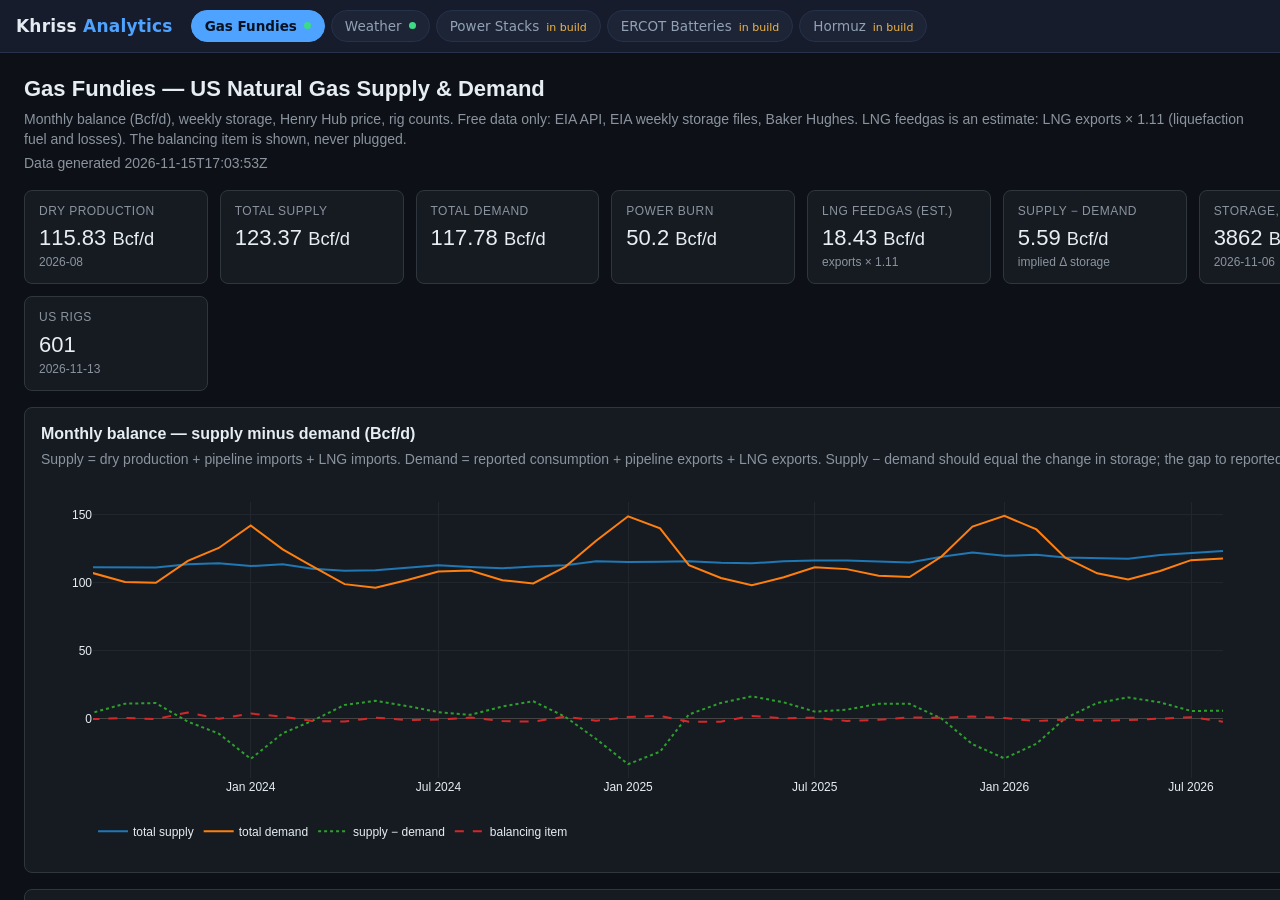
==== index.html @ d8891c8e "Add master dashboard shell (tabbed hub for all project dashboards)" ====
<!DOCTYPE html>
<html lang="en">
<head>
<meta charset="utf-8">
<meta name="viewport" content="width=device-width, initial-scale=1">
<title>Khriss Analytics</title>
<style>
  :root{
    --bg:#0f1420; --panel:#161c2b; --panel2:#1c2436; --text:#e6ebf2;
    --muted:#93a1b5; --accent:#4da3ff; --border:#26314a;
  }
  *{box-sizing:border-box}
  html,body{height:100%}
  body{margin:0;background:var(--bg);color:var(--text);
       font-family:system-ui,-apple-system,"Segoe UI",Roboto,Helvetica,Arial,sans-serif;
       display:flex;flex-direction:column}
  header{display:flex;align-items:center;gap:18px;padding:10px 16px;
         background:var(--panel);border-bottom:1px solid var(--border);flex:0 0 auto}
  .brand{font-size:17px;font-weight:650;letter-spacing:.2px;white-space:nowrap}
  .brand span{color:var(--accent)}
  nav{display:flex;gap:6px;flex-wrap:wrap}
  nav button{appearance:none;border:1px solid var(--border);background:var(--panel2);
             color:var(--muted);padding:7px 13px;border-radius:999px;cursor:pointer;
             font-size:13.5px;font-family:inherit}
  nav button:hover{color:var(--text);border-color:var(--accent)}
  nav button.active{background:var(--accent);border-color:var(--accent);color:#081120;font-weight:600}
  nav button .dot{display:inline-block;width:7px;height:7px;border-radius:50%;
                  background:#3ddc84;margin-left:7px;vertical-align:2px}
  nav button .soon{color:#f2b544;font-size:11px;margin-left:7px}
  main{flex:1 1 auto;position:relative}
  iframe{position:absolute;inset:0;width:100%;height:100%;border:0;background:#fff}
  .pending{position:absolute;inset:0;display:none;align-items:center;justify-content:center;padding:24px}
  .card{background:var(--panel);border:1px solid var(--border);border-radius:12px;
        max-width:560px;padding:26px 28px}
  .card h2{margin:0 0 8px;font-size:19px}
  .card p{margin:0;color:var(--muted);line-height:1.55;font-size:14.5px}
  .card .tag{display:inline-block;margin-top:14px;padding:4px 10px;border-radius:999px;
             border:1px solid var(--border);color:#f2b544;font-size:12px}
</style>
</head>
<body>
<header>
  <div class="brand">Khriss <span>Analytics</span></div>
  <nav id="tabs"></nav>
</header>
<main>
  <iframe id="frame" title="dashboard"></iframe>
  <div class="pending" id="pending"><div class="card">
    <h2 id="pTitle"></h2><p id="pBody"></p><span class="tag">Dashboard in build</span>
  </div></div>
</main>
<script>
  var TABS = [
    {id:"gas",     label:"Gas Fundies",     url:"gas-fundies/dashboard/",      live:true},
    {id:"weather", label:"Weather",         url:"weather-analysis/dashboard/", live:true},
    {id:"stacks",  label:"Power Stacks",    url:"stack-analysis/dashboard/",   live:false,
     body:"Capacity stacks for ten US regions (PJM, MISO, ERCOT, CAISO, ISO-NE, NYISO, SPP, SERC, MIDC, DSW) with v1/v2/v3 evolution — v3 restates solar and wind using measured EIA-860M realization and slip rates — plus the renewables-lag measurement panels. In build in the Power NBR workstream."},
    {id:"ercot",   label:"ERCOT Batteries", url:"ercot-battery/dashboard/",    live:false,
     body:"ERCOT battery dispatch and SCED offer analysis, split hard at the RTC+B regime change (Dec 5, 2025). V1 will show the SPP price panel, event days, and the data-coverage map including the known gaps. In build in the battery workstream."},
    {id:"hormuz",  label:"Hormuz",          url:"hormuz-tracker/dashboard/",   live:false,
     body:"Ship-level Strait of Hormuz transits: IMF PortWatch history (trailing 12 months headline, 2025 baseline), a labelled modelled crude/products/LNG split, and the live AIS forward collector running since Nov 15, 2026. In build in the Hormuz workstream."}
  ];
  var nav = document.getElementById("tabs");
  var frame = document.getElementById("frame");
  var pending = document.getElementById("pending");
  function select(tab){
    Array.prototype.forEach.call(nav.children, function(b){
      b.classList.toggle("active", b.dataset.id === tab.id);
    });
    if(tab.live){
      pending.style.display = "none";
      frame.style.display = "block";
      if(frame.getAttribute("src") !== tab.url) frame.setAttribute("src", tab.url);
    } else {
      frame.style.display = "none";
      document.getElementById("pTitle").textContent = tab.label;
      document.getElementById("pBody").textContent = tab.body;
      pending.style.display = "flex";
    }
    if(history.replaceState) history.replaceState(null, "", "#" + tab.id);
  }
  TABS.forEach(function(tab){
    var b = document.createElement("button");
    b.dataset.id = tab.id;
    b.innerHTML = tab.label + (tab.live ? '<span class="dot"></span>' : '<span class="soon">in build</span>');
    b.addEventListener("click", function(){ select(tab); });
    nav.appendChild(b);
  });
  var start = TABS[0];
  if(location.hash){
    var h = location.hash.slice(1);
    TABS.forEach(function(t){ if(t.id === h) start = t; });
  }
  select(start);
</script>
</body>
</html>
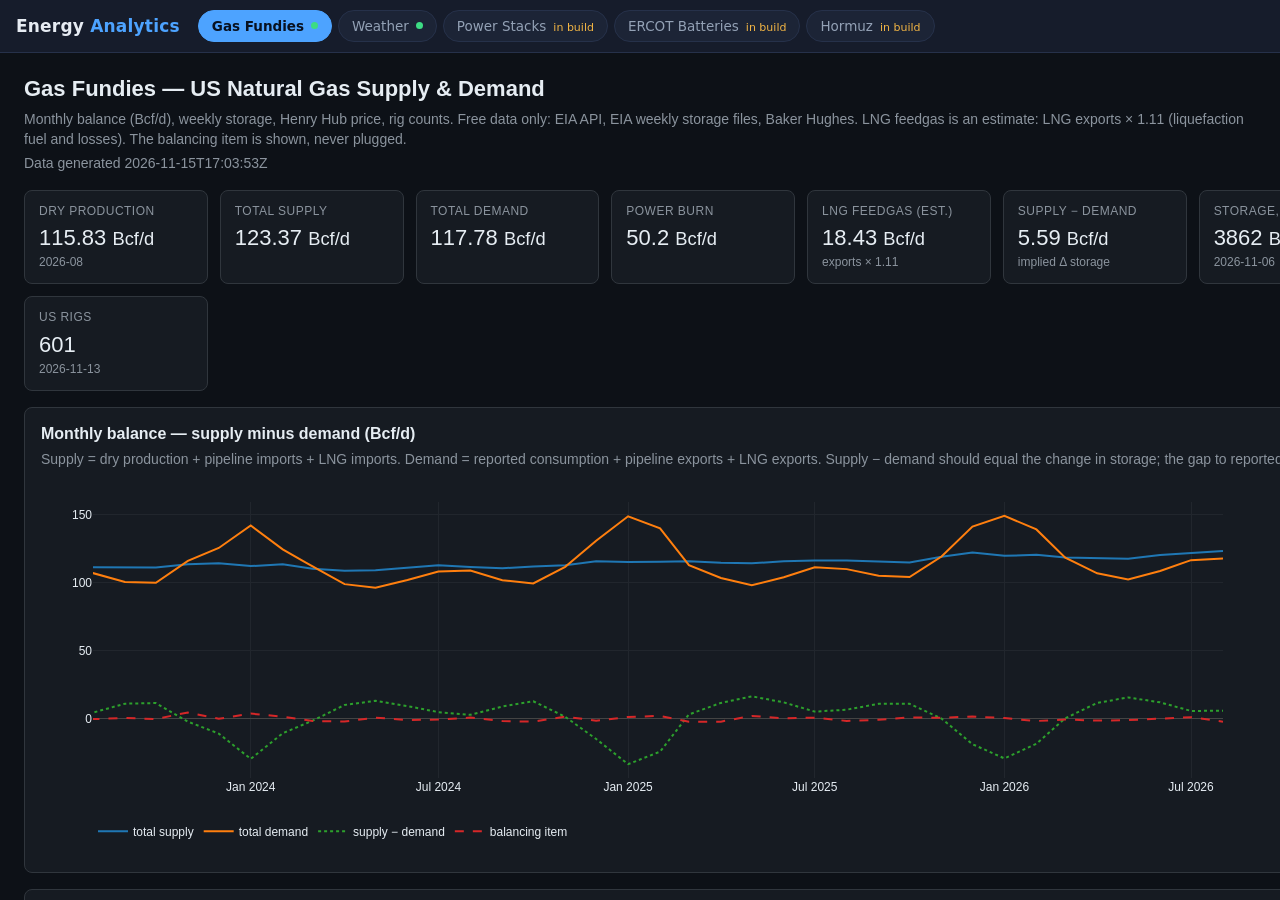
==== commit ff3d7041: "Rename master dashboard to Energy Analytics" ====
--- a/index.html
+++ b/index.html
@@ -3,7 +3,7 @@
 <head>
 <meta charset="utf-8">
 <meta name="viewport" content="width=device-width, initial-scale=1">
-<title>Khriss Analytics</title>
+<title>Energy Analytics</title>
 <style>
   :root{
     --bg:#0f1420; --panel:#161c2b; --panel2:#1c2436; --text:#e6ebf2;
@@ -40,7 +40,7 @@
 </head>
 <body>
 <header>
-  <div class="brand">Khriss <span>Analytics</span></div>
+  <div class="brand">Energy <span>Analytics</span></div>
   <nav id="tabs"></nav>
 </header>
 <main>
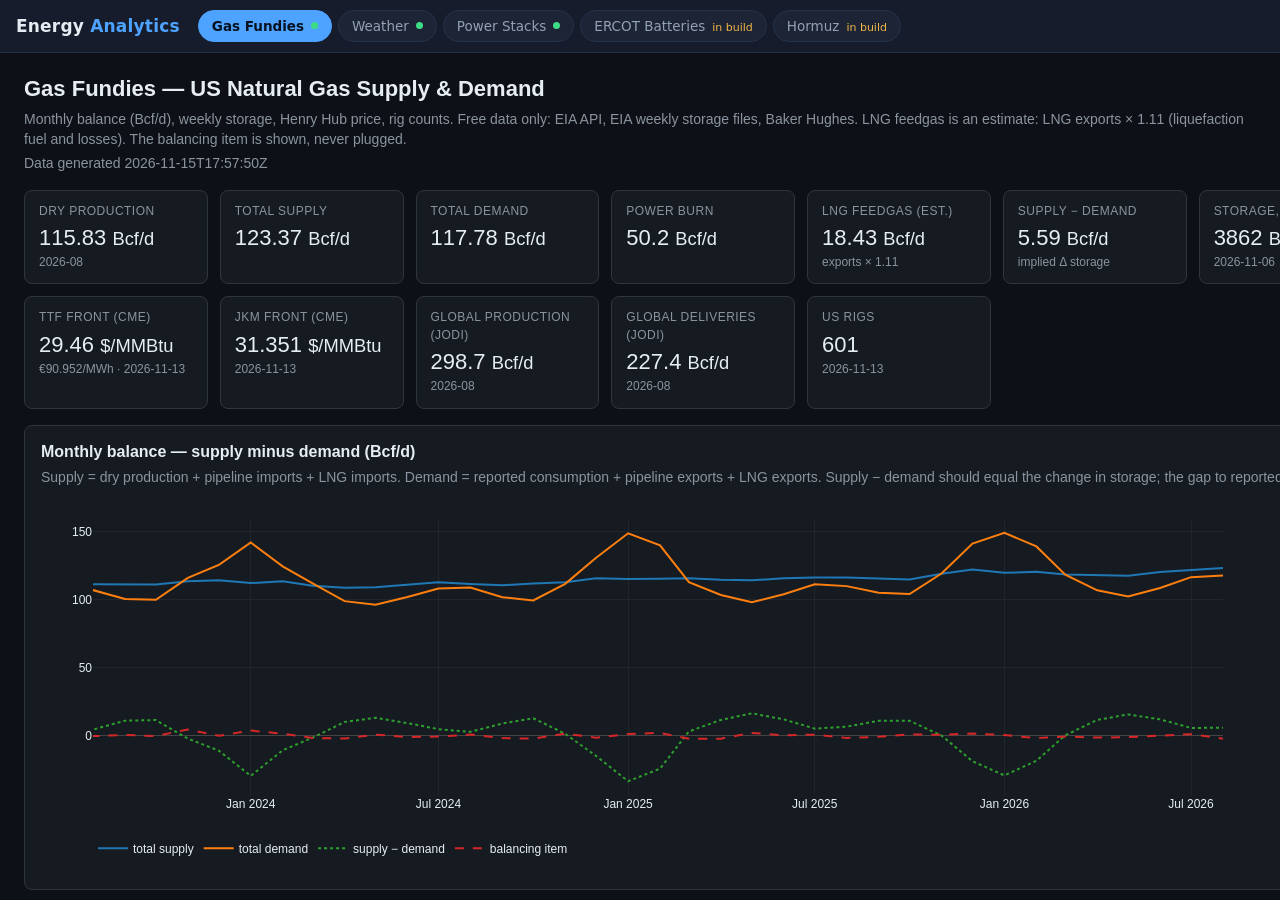
==== commit dd00d8a6: "Master shell: Power Stacks tab live" ====
--- a/index.html
+++ b/index.html
@@ -53,8 +53,8 @@
   var TABS = [
     {id:"gas",     label:"Gas Fundies",     url:"gas-fundies/dashboard/",      live:true},
     {id:"weather", label:"Weather",         url:"weather-analysis/dashboard/", live:true},
-    {id:"stacks",  label:"Power Stacks",    url:"stack-analysis/dashboard/",   live:false,
-     body:"Capacity stacks for ten US regions (PJM, MISO, ERCOT, CAISO, ISO-NE, NYISO, SPP, SERC, MIDC, DSW) with v1/v2/v3 evolution — v3 restates solar and wind using measured EIA-860M realization and slip rates — plus the renewables-lag measurement panels. In build in the Power NBR workstream."},
+    {id:"stacks",  label:"Power Stacks",    url:"stack-analysis/dashboard/",   live:true,
+     body:"Capacity stacks for ten US regions (PJM, MISO, ERCOT, CAISO, ISO-NE, NYISO, SPP, SERC, MIDC, DSW) with v1/v2/v3 evolution — v3 restates solar and wind using measured EIA-860M realization and slip rates — plus the renewables-lag measurement panels."},
     {id:"ercot",   label:"ERCOT Batteries", url:"ercot-battery/dashboard/",    live:false,
      body:"ERCOT battery dispatch and SCED offer analysis, split hard at the RTC+B regime change (Dec 5, 2025). V1 will show the SPP price panel, event days, and the data-coverage map including the known gaps. In build in the battery workstream."},
     {id:"hormuz",  label:"Hormuz",          url:"hormuz-tracker/dashboard/",   live:false,
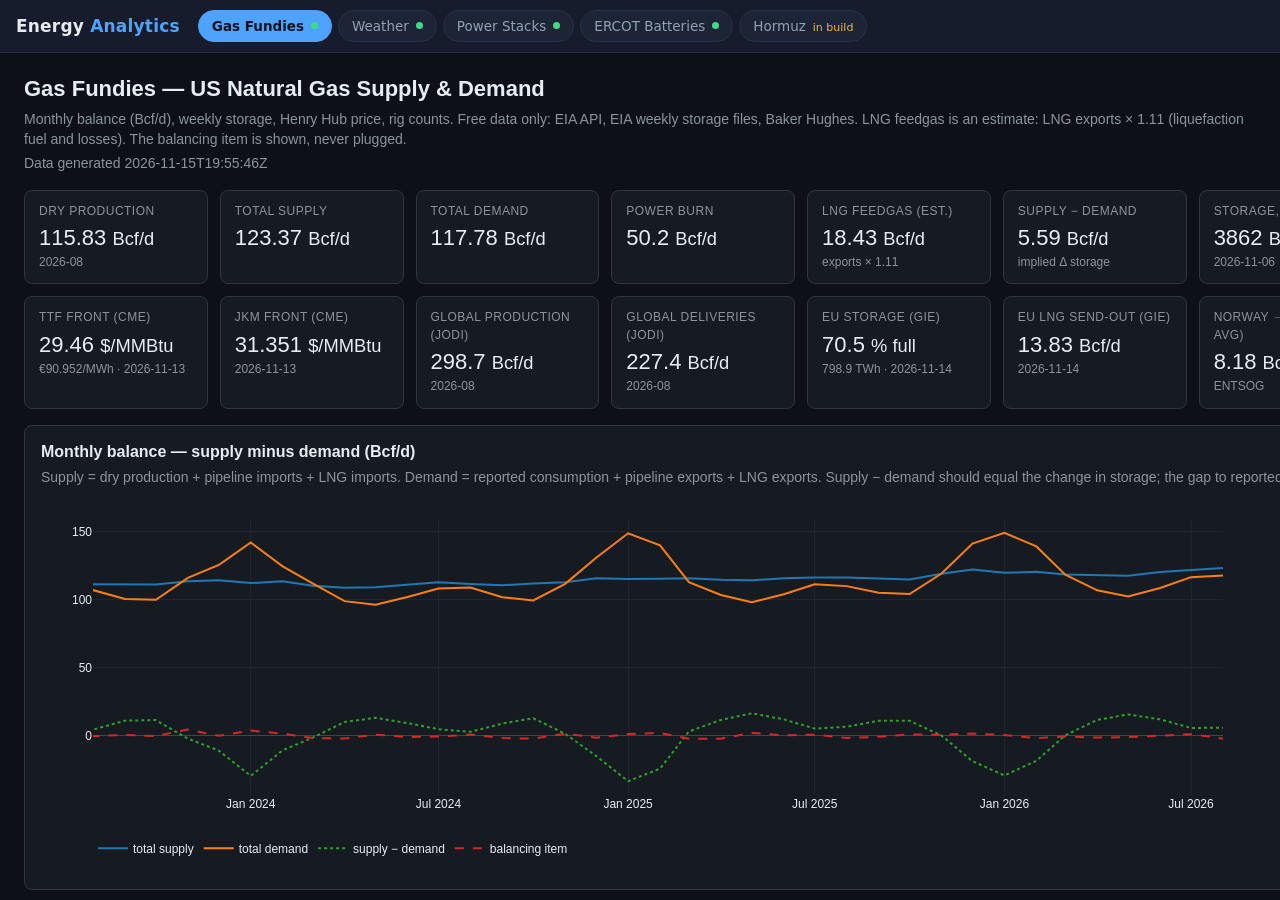
==== commit 8a954b97: "Flip ERCOT Batteries tab live in Energy Analytics master dashboard" ====
--- a/index.html
+++ b/index.html
@@ -55,8 +55,8 @@
     {id:"weather", label:"Weather",         url:"weather-analysis/dashboard/", live:true},
     {id:"stacks",  label:"Power Stacks",    url:"stack-analysis/dashboard/",   live:true,
      body:"Capacity stacks for ten US regions (PJM, MISO, ERCOT, CAISO, ISO-NE, NYISO, SPP, SERC, MIDC, DSW) with v1/v2/v3 evolution — v3 restates solar and wind using measured EIA-860M realization and slip rates — plus the renewables-lag measurement panels."},
-    {id:"ercot",   label:"ERCOT Batteries", url:"ercot-battery/dashboard/",    live:false,
-     body:"ERCOT battery dispatch and SCED offer analysis, split hard at the RTC+B regime change (Dec 5, 2025). V1 will show the SPP price panel, event days, and the data-coverage map including the known gaps. In build in the battery workstream."},
+    {id:"ercot",   label:"ERCOT Batteries", url:"ercot-battery/dashboard/",    live:true,
+     body:"ERCOT battery dispatch and SCED offer analysis, split hard at the RTC+B regime change (Dec 5, 2025). V1: SPP price panel, event days by family, and the data-coverage map including the known gaps."},
     {id:"hormuz",  label:"Hormuz",          url:"hormuz-tracker/dashboard/",   live:false,
      body:"Ship-level Strait of Hormuz transits: IMF PortWatch history (trailing 12 months headline, 2025 baseline), a labelled modelled crude/products/LNG split, and the live AIS forward collector running since Nov 15, 2026. In build in the Hormuz workstream."}
   ];
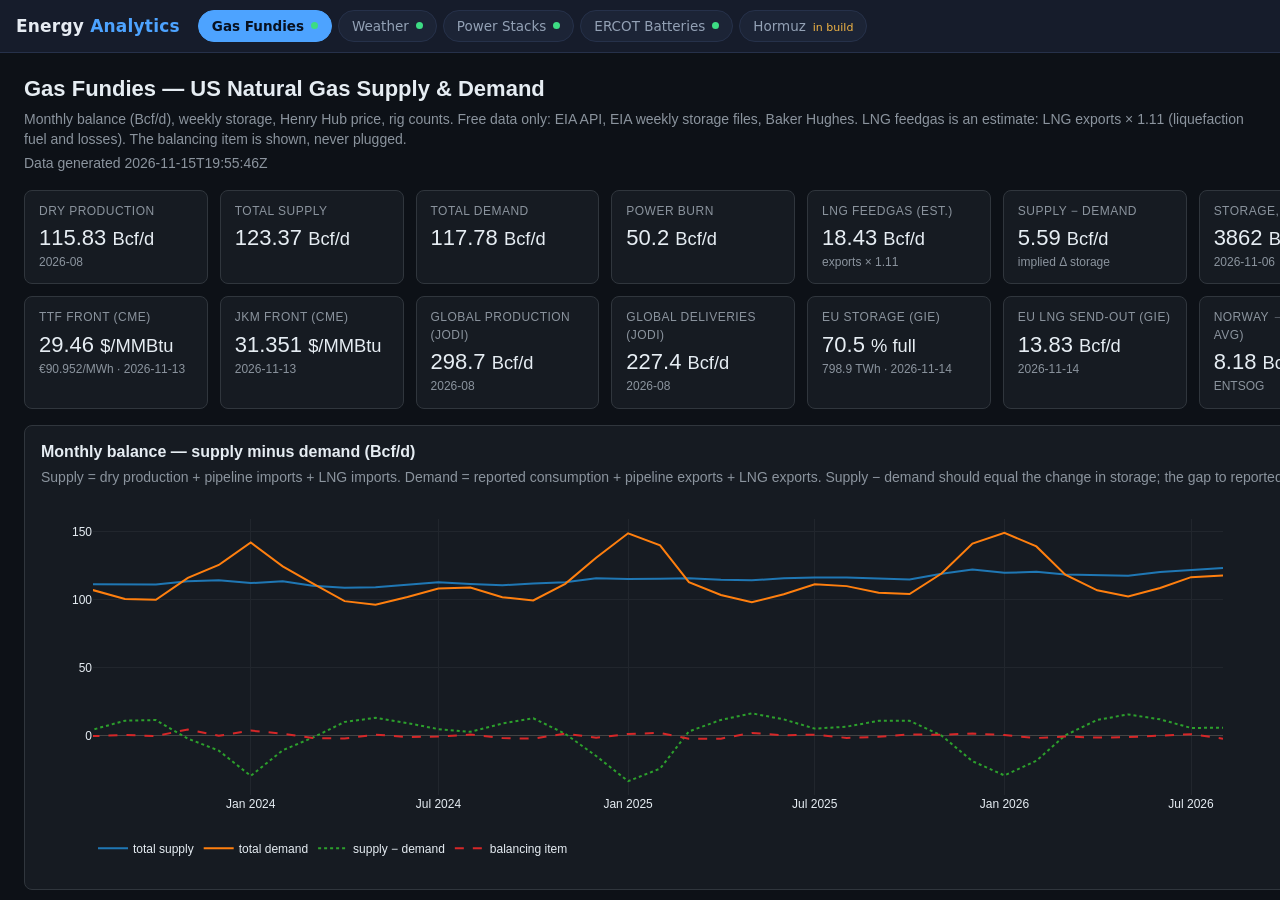
==== commit f37d16e4: "Master shell: ERCOT tab blurb — settlement price panel, not SPP" ====
--- a/index.html
+++ b/index.html
@@ -56,7 +56,7 @@
     {id:"stacks",  label:"Power Stacks",    url:"stack-analysis/dashboard/",   live:true,
      body:"Capacity stacks for ten US regions (PJM, MISO, ERCOT, CAISO, ISO-NE, NYISO, SPP, SERC, MIDC, DSW) with v1/v2/v3 evolution — v3 restates solar and wind using measured EIA-860M realization and slip rates — plus the renewables-lag measurement panels."},
     {id:"ercot",   label:"ERCOT Batteries", url:"ercot-battery/dashboard/",    live:true,
-     body:"ERCOT battery dispatch and SCED offer analysis, split hard at the RTC+B regime change (Dec 5, 2025). V1: SPP price panel, event days by family, and the data-coverage map including the known gaps."},
+     body:"ERCOT battery dispatch and SCED offer analysis, split hard at the RTC+B regime change (Dec 5, 2025). V1: settlement price panel, event days by family, and the data-coverage map including the known gaps."},
     {id:"hormuz",  label:"Hormuz",          url:"hormuz-tracker/dashboard/",   live:false,
      body:"Ship-level Strait of Hormuz transits: IMF PortWatch history (trailing 12 months headline, 2025 baseline), a labelled modelled crude/products/LNG split, and the live AIS forward collector running since Nov 15, 2026. In build in the Hormuz workstream."}
   ];
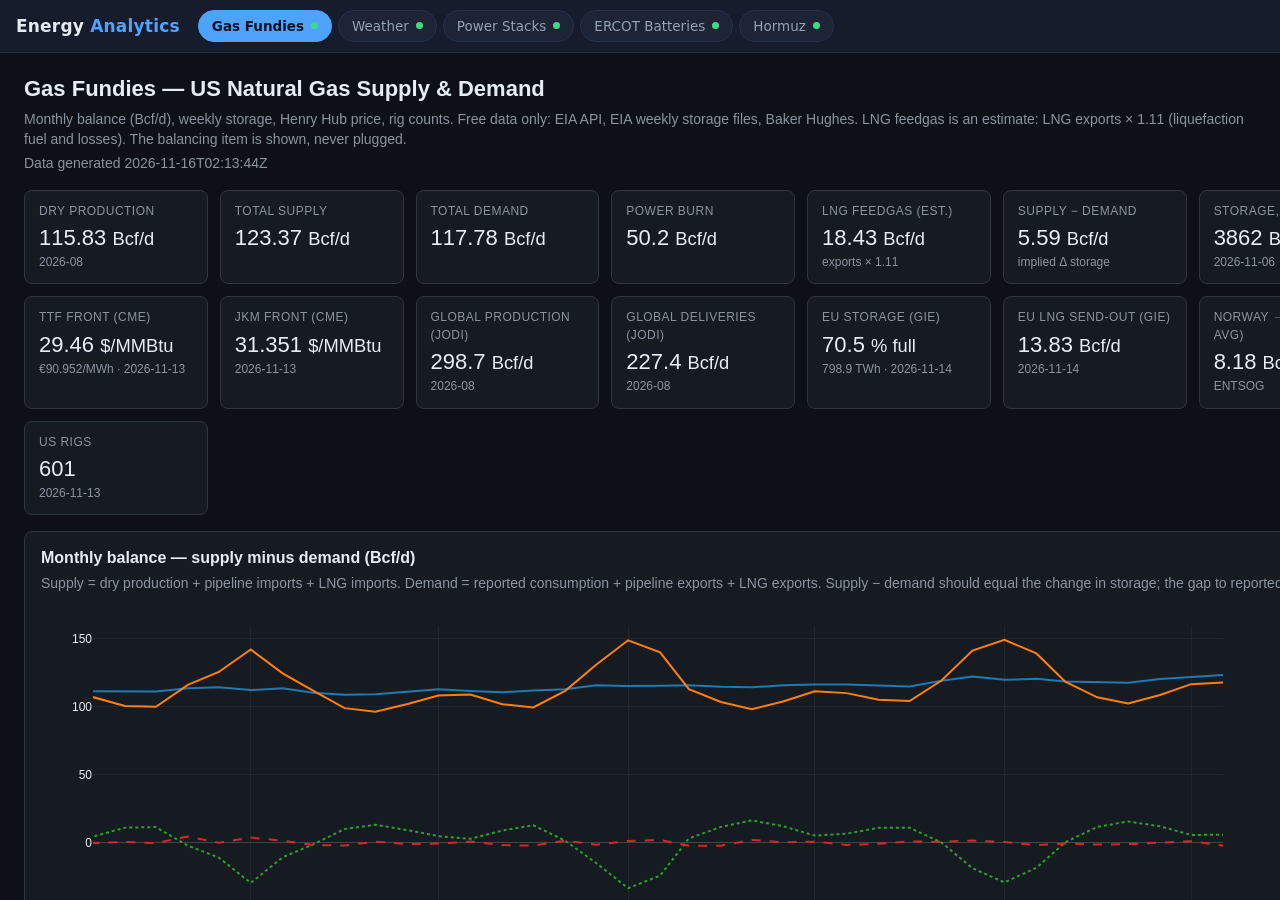
==== commit ffe4c5c2: "Master shell: Hormuz tab live" ====
--- a/index.html
+++ b/index.html
@@ -57,8 +57,8 @@
      body:"Capacity stacks for ten US regions (PJM, MISO, ERCOT, CAISO, ISO-NE, NYISO, SPP, SERC, MIDC, DSW) with v1/v2/v3 evolution — v3 restates solar and wind using measured EIA-860M realization and slip rates — plus the renewables-lag measurement panels."},
     {id:"ercot",   label:"ERCOT Batteries", url:"ercot-battery/dashboard/",    live:true,
      body:"ERCOT battery dispatch and SCED offer analysis, split hard at the RTC+B regime change (Dec 5, 2025). V1: settlement price panel, event days by family, and the data-coverage map including the known gaps."},
-    {id:"hormuz",  label:"Hormuz",          url:"hormuz-tracker/dashboard/",   live:false,
-     body:"Ship-level Strait of Hormuz transits: IMF PortWatch history (trailing 12 months headline, 2025 baseline), a labelled modelled crude/products/LNG split, and the live AIS forward collector running since Nov 15, 2026. In build in the Hormuz workstream."}
+    {id:"hormuz",  label:"Hormuz",          url:"hormuz-tracker/dashboard/",   live:true,
+     body:"Ship-level Strait of Hormuz transits: IMF PortWatch history (trailing 12 months headline, 2025 baseline), a labelled modelled crude/products/LNG split, and the live AIS forward collector running since Nov 15, 2026."}
   ];
   var nav = document.getElementById("tabs");
   var frame = document.getElementById("frame");
